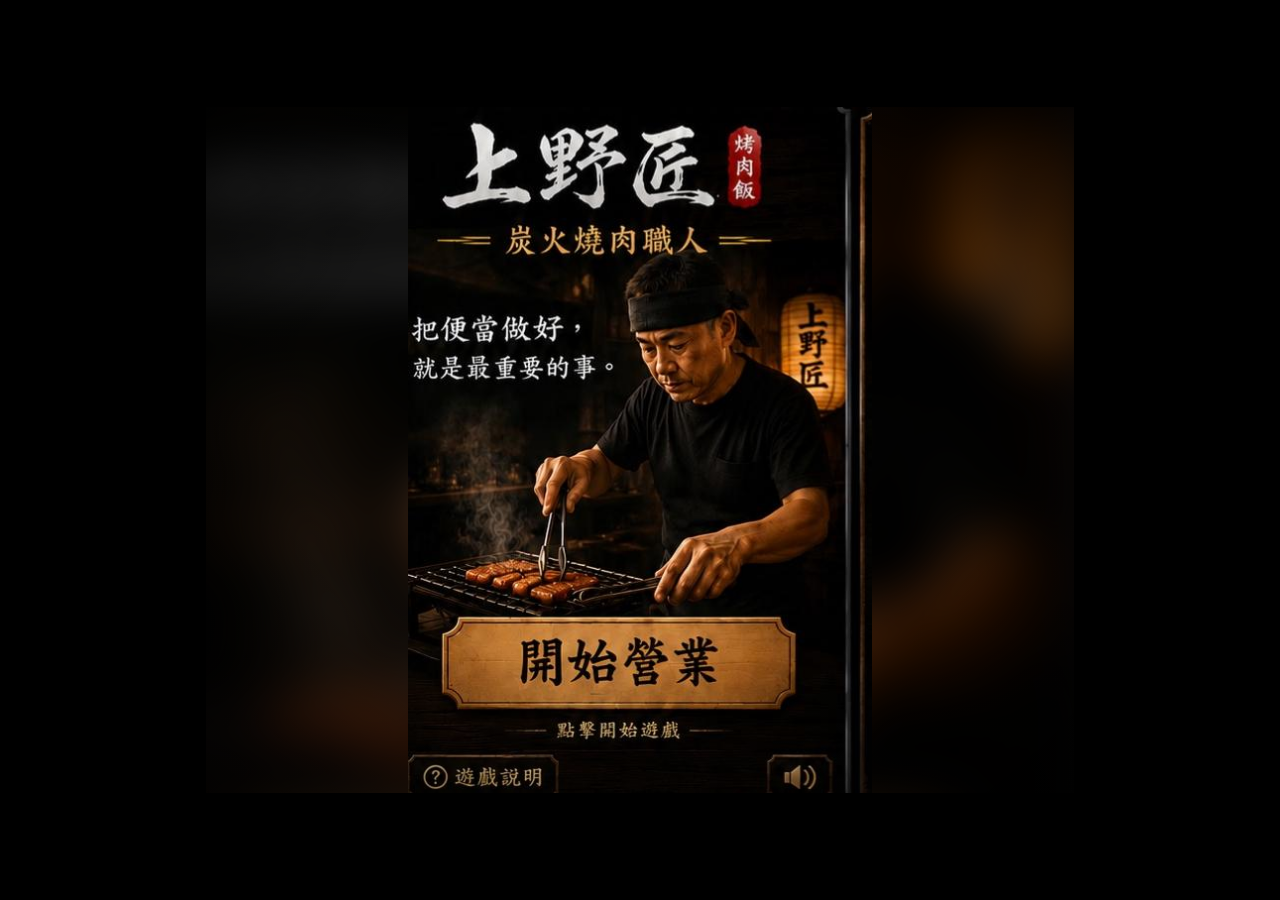
==== index.html @ a8e1c819 "上野匠 炭火燒肉職人 — LINE LIFF 小遊戲（操作畫面定稿版） - op_bg 直式背景疊加佈局、等比縮放置中 - 中央徽章 logo、今日選單訂單框、選肉吊牌 - 火力/熟度金球軌道、烤網肉" ====
<!doctype html>
<html lang="zh-Hant">
<head>
  <meta charset="utf-8" />
  <meta name="viewport" content="width=device-width,initial-scale=1,viewport-fit=cover" />
  <title>上野匠 炭火燒肉職人</title>
  <link rel="stylesheet" href="./style.css?v=47" />
</head>
<body>
  <div id="app" class="app">
    <section id="screen-home" class="screen active">
      <div class="home-bg"></div>
      <div class="logo-wrap">
        <div class="logo-main">上野匠</div>
        <div class="logo-badge">烤肉飯</div>
        <div class="logo-sub">炭火燒肉職人</div>
      </div>
      <div class="home-copy">把便當做好，<br>就是最重要的事。</div>
      <button id="startBtn" class="wood-btn big">開始營業</button>
      <div class="home-hint">點擊開始遊戲</div>
      <div class="home-bottom">
        <button class="small-btn" id="howBtn">？ 遊戲說明</button>
        <button class="small-btn" id="soundBtn">🔊</button>
      </div>
    </section>

    <section id="screen-game" class="screen">
      <div class="game-top">
        <div class="order-card">
          <div class="small-title">今日選單</div>
          <div id="orderName" class="order-name">烤五花肉飯</div>
          <div class="line"></div>
          <div class="small-title">雲林食材</div>
          <div id="needIcons" class="need-icons"></div>
          <div class="order-tagline">每日精選，產地直達</div>
        </div>
        <div class="brand">
          <div class="brand-main">上野匠</div>
          <div class="brand-badge">烤肉飯</div>
          <div class="brand-sub">炭火燒肉職人</div>
        </div>
        <div class="menu-card">
          <div class="small-title">選擇肉品</div>
          <button data-meat="pork" class="meat-tab">五花肉</button>
          <button data-meat="loin" class="meat-tab">里肌肉</button>
          <button data-meat="chicken" class="meat-tab">雞腿排</button>
          <button data-meat="rib" class="meat-tab">排骨</button>
        </div>
      </div>

      <div class="play-area">
        <div class="meter fire-meter">
          <div class="meter-title">火力 🔥</div>
          <div class="meter-label top">大</div>
          <input id="fireRange" type="range" min="1" max="3" value="2">
          <div class="meter-label mid">中</div>
          <div class="meter-label">小</div>
        </div>
        <div class="meter heat-meter">
          <div class="meter-title">熟度</div>
          <div class="heat-track">
            <span>生肉</span><span>半熟</span><span class="perfect">完美★</span><span>烤焦</span>
            <div id="heatPointer" class="heat-pointer"></div>
          </div>
        </div>
        <div class="grill-wrap">
          <div id="flipAlert" class="flip-alert">返せ！<small>翻面！</small></div>
          <div class="smoke s1"></div><div class="smoke s2"></div><div class="smoke s3"></div>
          <div class="grill">
            <div class="coals"></div><div class="grid-lines"></div><div id="meatLayer" class="meat-layer"></div>
          </div>
        </div>
        <aside class="bento-panel">
          <div class="bento-title">便當盒</div>
          <div class="bento-box">
            <div id="bentoMeatSlot" class="bento-slot meat-slot"></div>
            <div class="bento-slot rice-slot"><span>烤</span></div>
            <div class="bento-slot"></div><div class="bento-slot"></div><div class="bento-slot"></div><div class="bento-slot"></div>
          </div>
          <div id="progressText" class="progress-text">0 / 3</div>
          <button id="serveBtn" class="red-btn">夾進便當盒</button>
        </aside>
      </div>
      <div id="hintText" class="hint">選擇肉品，放上烤網開始。</div>
      <img id="fbLabel" class="fb-label" alt="">
    </section>

    <section id="screen-result" class="screen">
      <div class="result-panel">
        <div class="stars">★★★★★</div>
        <div class="result-title">完美出餐</div>
        <div id="resultDish" class="result-dish">烤五花肉飯</div>
        <div class="result-bento-wrap">
          <div class="result-smoke r1"></div><div class="result-smoke r2"></div><div class="result-smoke r3"></div>
          <img id="resultBento" class="result-bento" src="" alt="出餐便當">
        </div>
        <div class="ticket-row">
          <div class="ticket"><b>上野匠<br>抽獎券</b><small>NO.000127</small></div>
          <div class="ticket-plus">+1 張<br><small>抽獎券入手！</small></div>
        </div>
        <button id="nextBtn" class="red-btn big">繼續接單 ➜</button>
      </div>
    </section>
  </div>
  <div id="toast" class="toast"></div>
  <script src="./game.js?v=15"></script>
</body>
</html>
---- style.css ----
*{box-sizing:border-box}:root{--gold:#e7b553;--gold2:#ffdb83;--red:#b61f16;--dark:#0b0604;--line:#7a5428}html,body{margin:0;min-height:100%;background:#090504;color:#fff;font-family:"Noto Serif TC","Noto Sans TC","Microsoft JhengHei",serif;overflow-x:hidden}button{font-family:inherit;cursor:pointer}.app{width:min(100vw,430px);min-height:100dvh;margin:0 auto;background:#100905;position:relative;box-shadow:0 0 40px #000;overflow:hidden}.screen{display:none;min-height:100dvh;position:relative;padding:14px}.screen.active{display:block}.home-bg{position:absolute;inset:0;background:linear-gradient(to bottom,rgba(0,0,0,.25),rgba(0,0,0,.85)),url("./assets/mock_pork.jpg");background-size:cover;background-position:center;filter:saturate(1.08);z-index:0}.logo-wrap,.home-copy,#startBtn,.home-bottom{position:relative;z-index:1}.logo-wrap{text-align:center;padding-top:40px;text-shadow:0 5px 12px #000}.logo-main{font-size:54px;font-weight:900;letter-spacing:5px;line-height:.95}.logo-badge{display:inline-block;background:#9d1c13;color:#fff;padding:6px 8px;border-radius:18px;margin-left:8px;writing-mode:vertical-rl;font-size:15px;position:absolute;top:42px;right:94px}.logo-sub{display:inline-block;margin-top:14px;color:var(--gold2);font-size:23px;font-weight:900;border-top:2px solid var(--gold);border-bottom:2px solid var(--gold);padding:5px 16px}.home-copy{margin:210px 8px 20px;font-size:24px;line-height:1.5;font-weight:900;text-shadow:0 4px 8px #000}.wood-btn,.red-btn,.small-btn{border:2px solid #6e431c;border-radius:8px;color:#200f05;background:linear-gradient(#deb36b,#a86b29);box-shadow:0 5px 0 #3b1d0d,0 0 16px rgba(226,166,69,.28);font-size:22px;font-weight:900;padding:14px 18px;width:100%}.wood-btn.big,.red-btn.big{font-size:28px;padding:16px}.red-btn{background:linear-gradient(#d8452c,#8f150f);color:#fff;border-color:#77150f;box-shadow:0 5px 0 #430904,0 0 16px rgba(255,60,30,.2)}.home-bottom{position:absolute;bottom:16px;left:14px;right:14px;display:flex;justify-content:space-between;gap:16px}.small-btn{font-size:16px;padding:9px;width:auto;min-width:104px;background:linear-gradient(#2a1b12,#0f0905);color:var(--gold2)}.game-top{display:grid;grid-template-columns:1.05fr 1fr 1.05fr;gap:8px;align-items:start}.order-card,.menu-card,.bento-panel,.result-panel{background:rgba(16,9,4,.92);border:2px solid var(--line);border-radius:12px;box-shadow:inset 0 0 20px rgba(255,178,60,.05),0 5px 16px #000;padding:10px}.small-title{text-align:center;color:#211005;background:linear-gradient(#deb36b,#b87733);border-radius:4px;font-weight:900;padding:3px;font-size:14px;margin-bottom:5px}.order-name{font-size:22px;text-align:center;color:#000;background:#d8aa61;border-radius:5px;padding:5px 2px;font-weight:900;letter-spacing:1px}.line{height:1px;background:#68451f;margin:6px 0}.need-icons{display:flex;justify-content:center;gap:4px;min-height:42px}.need-icons img{width:36px;height:36px;object-fit:contain;background:#080604;border-radius:4px;padding:2px}.brand{text-align:center;position:relative}.brand-main{font-size:41px;font-weight:900;letter-spacing:4px;line-height:.95;text-shadow:0 4px 8px #000}.brand-badge{position:absolute;right:-2px;top:0;background:#a91912;border-radius:12px;writing-mode:vertical-rl;padding:5px 3px;font-size:13px}.brand-sub{color:var(--gold2);font-size:17px;font-weight:900;margin-top:10px;border-top:1px solid var(--gold);border-bottom:1px solid var(--gold);padding:3px 0}.menu-card{display:grid;grid-template-columns:repeat(4,1fr);gap:5px}.menu-card .small-title{grid-column:1/5;background:#15100b;color:var(--gold2);border:1px solid var(--line)}.meat-tab{height:106px;background:linear-gradient(90deg,#8b5829,#4a260f);color:#100703;border:1px solid #724215;border-radius:5px;writing-mode:vertical-rl;font-size:22px;font-weight:900;box-shadow:inset 0 0 10px rgba(255,210,130,.18)}.meat-tab.active{color:#fff;border-color:#ffd365;box-shadow:0 0 15px #ffc54c,inset 0 0 18px rgba(255,210,100,.35)}.play-area{display:grid;grid-template-columns:1fr 88px;grid-template-rows:auto auto auto;gap:6px;margin-top:10px;align-items:stretch}.grill-wrap{grid-column:1;grid-row:1;position:relative;height:440px;border-radius:12px;overflow:hidden}.bento-panel{grid-column:2;grid-row:1 / span 3}.fire-meter{grid-column:1;grid-row:2}.heat-meter{grid-column:1;grid-row:3}.meter{background:#090504;border:2px solid #5b3a1e;border-radius:8px;padding:8px 12px;display:grid;grid-template-columns:auto auto 1fr auto;align-items:center;gap:10px;min-height:auto}.meter-title{font-weight:900;color:var(--gold2);font-size:16px;writing-mode:horizontal-tb;margin:0;white-space:nowrap}.fire-meter input{-webkit-appearance:auto;appearance:auto;writing-mode:horizontal-tb;width:100%;height:24px;accent-color:#e63a16;margin:0}.meter-label{font-size:16px;font-weight:900;color:var(--gold2);white-space:nowrap}.meter-label.mid{display:none}.heat-track{grid-column:2 / span 3;height:34px;display:flex;flex-direction:row;justify-content:space-between;align-items:center;position:relative;margin-top:0;padding:0 4px}.heat-track:before{content:"";position:absolute;height:4px;left:12px;right:12px;background:#2b251e;border-radius:5px;top:50%;transform:translateY(-50%);width:auto;bottom:auto}.heat-track span{z-index:1;background:#090504;padding:2px 5px;color:#fff;font-weight:900;writing-mode:horizontal-tb;font-size:13px;white-space:nowrap}.heat-track .perfect{color:#ffd85c;text-shadow:0 0 8px #ffc400}.heat-pointer{position:absolute;width:16px;height:16px;border-radius:50%;background:#ffd85c;left:var(--prog,0);top:50%;transform:translate(-50%,-50%);box-shadow:0 0 10px #ffd85c;z-index:2}.grill{position:absolute;inset:0;border:2px solid #75512a;border-radius:18px;overflow:hidden;background:#1a100b}.coals{position:absolute;inset:0;background:radial-gradient(circle at 30% 70%,rgba(255,50,0,.9),rgba(255,110,0,.3) 12%,transparent 22%),radial-gradient(circle at 60% 75%,rgba(255,170,0,.8),rgba(255,55,0,.25) 15%,transparent 27%),radial-gradient(circle at 75% 54%,rgba(255,85,0,.65),transparent 22%),linear-gradient(#160e09,#050302)}.grid-lines{position:absolute;inset:0;background:repeating-linear-gradient(90deg,transparent 0 20px,rgba(230,230,230,.26) 21px 24px),repeating-linear-gradient(0deg,transparent 0 20px,rgba(230,230,230,.20) 21px 24px);filter:drop-shadow(0 2px 1px #000)}.meat-layer{position:absolute;inset:0}.meat-piece{position:absolute;object-fit:contain;filter:drop-shadow(0 8px 10px rgba(0,0,0,.8));transition:filter .18s,transform .18s}.flip-alert{display:none;position:absolute;z-index:5;left:50%;top:22px;transform:translateX(-50%);font-size:42px;line-height:1;color:#fff;background:#b81912;border-radius:12px;padding:6px 18px;text-shadow:0 0 10px #ff3300;box-shadow:0 0 16px #ff2d15;font-weight:900;animation:bump .42s infinite alternate}.flip-alert small{display:block;font-size:15px;text-align:center}@keyframes bump{from{transform:translateX(-50%) scale(1)}to{transform:translateX(-50%) scale(1.08)}}.smoke,.result-smoke{position:absolute;width:22px;height:130px;border-radius:50%;background:linear-gradient(rgba(255,255,255,0),rgba(255,255,255,.38),rgba(255,255,255,0));filter:blur(8px);animation:steam 2.6s infinite;z-index:3;pointer-events:none}.s1{left:27%;top:5px}.s2{left:50%;top:0;animation-delay:.6s}.s3{left:72%;top:8px;animation-delay:1.1s}@keyframes steam{0%{transform:translateY(50px) scale(.7);opacity:0}35%{opacity:.7}100%{transform:translateY(-80px) scale(1.6);opacity:0}}.bento-panel{min-height:auto;padding:8px;display:flex;flex-direction:column}.bento-panel .bento-box{flex:1}.bento-title{text-align:center;font-size:22px;font-weight:900;color:var(--gold2);margin-bottom:6px}.bento-box{background:#d8c29a;border:4px solid #a18155;border-radius:9px;padding:5px;display:grid;grid-template-columns:1fr 1fr;gap:4px;min-height:175px}.bento-slot{background:rgba(255,255,255,.18);border:1px dashed rgba(89,54,25,.5);border-radius:4px;min-height:48px;position:relative;overflow:hidden}.bento-slot img{width:100%;height:100%;object-fit:cover}.rice-slot{background:#eee0c4}.rice-slot span{font-size:34px;color:#7e3b15;font-weight:900;text-shadow:1px 1px 0 #d9a161;position:absolute;right:6px;top:2px}.progress-text{text-align:center;font-size:28px;color:#ffd98c;font-weight:900;margin:8px 0}.hint{font-size:16px;text-align:center;color:#ffd98c;font-weight:900;margin-top:10px;min-height:24px}.toast{position:fixed;left:50%;bottom:22px;transform:translateX(-50%);background:rgba(0,0,0,.88);border:1px solid var(--gold);color:#ffd98c;padding:10px 16px;border-radius:99px;z-index:99;display:none;max-width:340px;text-align:center;font-weight:900}.result-panel{min-height:calc(100dvh - 28px);display:flex;flex-direction:column;align-items:center;justify-content:flex-start;overflow:hidden}.stars{font-size:42px;color:#ffd557;text-shadow:0 0 12px #ff8200;margin-top:8px}.result-title{font-size:48px;line-height:1.1;color:#eac365;font-weight:900;text-shadow:0 4px 8px #000}.result-dish{margin-top:8px;border:1px solid #5b3a1e;border-radius:8px;padding:6px 18px;font-size:20px;color:#ffd98c;background:#130b07}.result-bento-wrap{position:relative;width:100%;height:360px;display:flex;align-items:center;justify-content:center;margin:4px 0}.result-bento{max-width:105%;max-height:350px;object-fit:contain;filter:drop-shadow(0 12px 18px #000)}.r1{left:30%;bottom:190px}.r2{left:52%;bottom:205px;animation-delay:.7s}.r3{left:67%;bottom:185px;animation-delay:1.2s}.ticket-row{display:flex;align-items:center;gap:18px;width:100%;justify-content:center;margin-top:-8px}.ticket{width:145px;height:80px;background:#e7d3aa;color:#170d06;border:2px solid #9d7441;border-radius:6px;text-align:center;display:flex;flex-direction:column;justify-content:center;transform:rotate(-2deg);box-shadow:0 5px 12px #000}.ticket b{font-size:23px;line-height:1.05}.ticket small{font-size:13px;margin-top:5px}.ticket-plus{font-size:32px;color:#ffd65c;font-weight:900;text-shadow:0 0 10px #ff8500}.ticket-plus small{font-size:16px;color:#ffd98c}#nextBtn{margin-top:16px}@media(max-width:390px){.screen{padding:10px}.brand-main{font-size:35px}.order-name{font-size:19px}.play-area{grid-template-columns:1fr 78px}.grill-wrap{height:400px}.meat-tab{font-size:19px;height:96px}.result-title{font-size:42px}.heat-track span{font-size:12px;padding:1px 3px}.meter{padding:6px 8px;gap:6px}.meter-title{font-size:14px}.meter-label{font-size:14px}}

/* ===== 手機橫向：鎖定設計稿 868×686 比例，置中等比縮放，四周黑邊（海報式）===== */
@media (orientation:landscape){
  html,body{background:#000}
  body{overflow:hidden}
  .app{position:absolute;left:50%;top:50%;width:868px;height:686px;max-width:none;min-height:0;transform:translate(-50%,-50%) scale(var(--fit,1));transform-origin:center center;overflow:hidden;background:#100905}
  .screen{height:686px;min-height:0;padding:16px 20px}

  /* 首頁 */
  #screen-home.active{display:flex;flex-direction:column;justify-content:center;align-items:center}
  .home-bg{background:linear-gradient(rgba(8,4,2,.66),rgba(8,4,2,.86)),url("./assets/mock_pork.jpg");background-size:cover;background-position:center}
  .logo-main{font-size:66px}
  .logo-sub{font-size:26px;margin-top:14px}
  .home-copy{margin:28px 8px;font-size:27px;text-align:center}
  #startBtn{max-width:460px}
  .home-bottom{position:static;margin-top:24px;max-width:460px;width:100%}

  /* 遊戲畫面 */
  #screen-game.active{display:flex;flex-direction:column;height:686px;min-height:0;overflow:hidden}
  .game-top{grid-template-columns:254px 1fr 304px;gap:18px;flex:0 0 auto;align-items:start}

  /* 今日訂單：木雕外框 */
  .order-card{background:linear-gradient(#7d5528,#4e3115);border:3px solid #2f1d0d;border-radius:8px;box-shadow:inset 0 0 0 2px #c79a4e,inset 0 0 16px rgba(0,0,0,.5),0 4px 10px #000;padding:10px 14px}
  .order-card .small-title{background:transparent;color:#f3d8a2;border:none;font-size:15px;letter-spacing:3px;margin-bottom:3px}
  .order-card .order-name{background:transparent;color:#fff;font-size:27px;text-shadow:0 2px 4px #000;letter-spacing:2px;padding:2px}
  .order-card .line{background:linear-gradient(90deg,transparent,#c79a4e,transparent);height:2px;margin:7px 10px}
  .order-card .need-icons{min-height:0}
  .order-card .need-icons img{width:108px;height:108px;background:transparent;padding:0;filter:drop-shadow(0 4px 6px #000)}

  /* 品牌 */
  .brand-main{font-size:60px}
  .brand-badge{font-size:18px;padding:7px 4px}
  .brand-sub{font-size:23px;margin-top:12px;padding:5px 0}

  /* 選擇肉品：吊掛木牌 */
  .menu-card{background:transparent;border:none;box-shadow:none;padding:0 2px;display:grid;grid-template-columns:repeat(4,1fr);align-content:start;gap:8px}
  .menu-card .small-title{grid-column:1/5;background:linear-gradient(#2a1b10,#15100b);color:var(--gold2);border:1px solid var(--line);margin-bottom:20px;font-size:14px;letter-spacing:4px;padding:3px}
  .meat-tab{position:relative;height:auto;min-height:106px;margin-top:14px;border-radius:4px 4px 6px 6px;background:linear-gradient(#9a6230,#5e3414);border:1px solid #2f1d0d;writing-mode:vertical-rl;box-shadow:0 4px 8px rgba(0,0,0,.55),inset 0 0 12px rgba(255,210,130,.18);color:#ffe9c2;text-shadow:0 1px 2px #000;font-size:25px}
  .meat-tab::before{content:"";position:absolute;top:-14px;left:50%;width:2px;height:14px;background:#b98f4a;transform:translateX(-50%)}
  .meat-tab::after{content:"";position:absolute;top:-19px;left:50%;width:9px;height:9px;border-radius:50%;background:#120c07;border:1px solid #b98f4a;transform:translateX(-50%);box-shadow:0 0 4px #000}
  .meat-tab.active{border-color:#ffd365;box-shadow:0 0 18px #ffc54c,inset 0 0 20px rgba(255,210,100,.4);color:#fff;background:linear-gradient(#b9803f,#7a4a1c)}

  /* 操作區 */
  .play-area{display:grid;grid-template-columns:78px 102px 1fr 240px;grid-template-rows:1fr;gap:18px;flex:1 1 auto;min-height:0;margin-top:14px;align-items:stretch}
  .fire-meter{grid-column:1;grid-row:1;position:relative}
  .heat-meter{grid-column:2;grid-row:1}
  .grill-wrap{grid-column:3;grid-row:1;height:auto;min-height:0}
  .bento-panel{grid-column:4;grid-row:1;display:flex;flex-direction:column;min-height:0}

  .meter{display:flex;flex-direction:column;align-items:center;justify-content:space-between;padding:12px 6px;min-height:0;height:100%}
  .meter-title{writing-mode:vertical-rl;font-size:21px;margin:0}
  .fire-meter input{-webkit-appearance:none;appearance:none;writing-mode:vertical-lr;direction:rtl;width:18px;height:auto;flex:1 1 auto;min-height:0;margin:12px 0;background:transparent;cursor:pointer}
  .fire-meter input::-webkit-slider-runnable-track{width:18px;border-radius:9px;background:linear-gradient(to top,#e7b553 0%,#ffb24a 40%,#ff7a22 70%,#e6391a 100%);border:1px solid #5b3a1e;box-shadow:inset 0 0 6px rgba(0,0,0,.5)}
  .fire-meter input::-webkit-slider-thumb{-webkit-appearance:none;width:30px;height:30px;border-radius:50%;background:radial-gradient(circle at 35% 30%,#fff6d2,#ffd97a 45%,#d99a2f 80%);border:2px solid #b9831f;box-shadow:0 0 12px #ffce5e,0 2px 5px #000;margin-left:-6px}
  .meter-label{font-size:18px}
  .fire-meter .meter-label.mid{display:block;position:absolute;left:50%;top:50%;transform:translate(-50%,-50%);font-size:17px;color:var(--gold2);background:rgba(9,5,4,.55);padding:0 4px;border-radius:3px;z-index:3;pointer-events:none}

  .heat-track{display:flex;flex-direction:column;height:auto;flex:1 1 auto;min-height:0;width:auto;justify-content:space-between;align-items:center;padding:8px 0;margin-top:8px}
  .heat-track:before{content:"";position:absolute;width:4px;height:auto;left:50%;right:auto;top:12px;bottom:12px;transform:translateX(-50%)}
  .heat-track span{writing-mode:vertical-rl;font-size:18px;padding:3px;white-space:nowrap}
  .heat-pointer{left:50%;top:var(--prog,0);width:20px;height:20px}

  /* 烤網肉群 */
  .meat-layer{left:50%;right:auto;width:440px;height:340px;top:50%;transform:translate(-50%,-50%) scale(1)}

  /* 便當盒 */
  .bento-title{font-size:26px;margin-bottom:8px}
  .bento-box{flex:1 1 auto;min-height:0}
  .progress-text{margin:8px 0;font-size:30px}
  .bento-panel .red-btn{font-size:25px;padding:14px}

  .hint{flex:0 0 auto;margin-top:6px;font-size:17px;min-height:20px}

  /* 完美出餐結果頁 */
  .result-panel{min-height:0;height:100%}
}

/* ===== 操作介面背景 op_bg.png（941×1672 直式）：元件疊在背景槽位上、等比縮放置中、黑邊 ===== */
body:has(#screen-game.active){background:#000;overflow:hidden}
#screen-game.active{display:block;position:fixed;left:50%;top:50%;width:941px;height:1672px;max-width:none;min-height:0;padding:0;margin:0;transform:translate(-50%,-50%) scale(var(--gfit,1));transform-origin:center center;background:#0a0604 url("./assets/op_bg.png?v=3") center/100% 100% no-repeat;overflow:hidden;box-shadow:none}
#screen-game .game-top,#screen-game .play-area,#screen-game .bento-panel{display:contents}

/* 今日訂單（左上木框）*/
#screen-game .order-card{position:absolute;left:3.6%;top:4.8%;width:23.4%;height:19.3%;background:none;border:none;box-shadow:none;padding:12px 8px 14px;display:flex;flex-direction:column;align-items:center;justify-content:flex-start;gap:2px;z-index:3}
#screen-game .order-card .small-title{background:none;border:none;color:#e3c084;font-size:13px;font-weight:900;letter-spacing:3px;margin:0;padding:0;line-height:1.15}
#screen-game .order-card .order-name{background:none;color:#fff;font-size:26px;font-weight:900;padding:0;text-shadow:0 2px 4px #000;letter-spacing:2px;line-height:1.1}
#screen-game .order-card .line{display:none}
#screen-game .order-card .need-icons{min-height:0;flex:1 1 auto;display:flex;align-items:center;justify-content:center;width:100%;margin-top:2px;overflow:visible}
#screen-game .order-card .need-icons img{width:100%;height:100%;object-fit:contain;background:none;padding:0;filter:drop-shadow(0 4px 6px #000)}
#screen-game .order-card[data-meat="loin"] .need-icons img{transform:scale(1.55)}
#screen-game .order-card[data-meat="rib"] .need-icons img{transform:scale(1.12)}
#screen-game .order-card[data-meat="chicken"] .need-icons img{transform:scale(1.04)}
#screen-game .order-card .order-tagline{color:#e3c084;font-size:13px;font-weight:900;letter-spacing:2px;text-align:center;line-height:1.1;margin-top:1px;text-shadow:0 1px 2px #000;flex:0 0 auto}

/* 品牌 logo（中央圓徽章）*/
#screen-game .brand{display:block;position:absolute;left:38.5%;top:0.4%;width:22.5%;height:13.4%;background:url("./assets/logo_main.png?v=3") center/contain no-repeat;filter:drop-shadow(0 2px 6px #000);z-index:3}
#screen-game .brand>*{display:none}

/* 選擇肉品（右上四個吊牌）*/
#screen-game .menu-card{position:absolute;left:54.5%;top:9%;width:42%;height:15.5%;background:none;border:none;box-shadow:none;padding:0;display:flex;flex-direction:row;justify-content:space-between;gap:0;z-index:3}
#screen-game .menu-card .small-title{display:none}
#screen-game .meat-tab{position:relative;flex:1;height:100%;min-height:0;margin:0;background:transparent center/contain no-repeat;border:none;box-shadow:none;border-radius:0;font-size:0;color:transparent;text-shadow:none}
#screen-game .meat-tab::before,#screen-game .meat-tab::after{display:none}
#screen-game .meat-tab[data-meat=pork]{background-image:url("./assets/tag_pork.png")}
#screen-game .meat-tab[data-meat=loin]{background-image:url("./assets/tag_loin.png")}
#screen-game .meat-tab[data-meat=chicken]{background-image:url("./assets/tag_chicken.png")}
#screen-game .meat-tab[data-meat=rib]{background-image:url("./assets/tag_rib.png")}
#screen-game .meat-tab[data-meat=pork].active{background-image:url("./assets/tag_pork_on.png?v=2")}
#screen-game .meat-tab[data-meat=loin].active{background-image:url("./assets/tag_loin_on.png?v=2")}
#screen-game .meat-tab[data-meat=chicken].active{background-image:url("./assets/tag_chicken_on.png?v=2")}
#screen-game .meat-tab[data-meat=rib].active{background-image:url("./assets/tag_rib_on.png?v=2")}

/* 火力（左上直條）*/
#screen-game .fire-meter{position:absolute;left:1.4%;top:30.2%;width:11%;height:14%;background:none;border:none;box-shadow:none;padding:0;display:flex;align-items:center;justify-content:center;z-index:3}
#screen-game .fire-meter .meter-title,#screen-game .fire-meter .meter-label{display:none}
#screen-game .fire-meter input{-webkit-appearance:none;appearance:none;writing-mode:vertical-lr;direction:rtl;width:22px;height:80%;background:transparent;margin:0;cursor:pointer}
#screen-game .fire-meter input::-webkit-slider-runnable-track{width:6px;border-radius:6px;background:transparent}
#screen-game .fire-meter input::-webkit-slider-thumb{-webkit-appearance:none;width:26px;height:26px;border-radius:50%;background:radial-gradient(circle at 35% 30%,#fff6d2,#ffd97a 45%,#d99a2f 80%);border:2px solid #b9831f;box-shadow:0 0 12px #ffce5e,0 2px 4px #000;margin-left:-1px}

/* 熟度（左下直條，金球指針）*/
#screen-game .heat-meter{position:absolute;left:1.4%;top:54%;width:11%;height:14%;background:none;border:none;box-shadow:none;padding:0;z-index:3}
#screen-game .heat-meter .meter-title{display:none}
#screen-game .heat-track{position:absolute;inset:0;display:block;background:none;margin:0;padding:0;height:auto;width:auto}
#screen-game .heat-track:before,#screen-game .heat-track span{display:none}
#screen-game .heat-pointer{left:50%;top:var(--prog,0);width:24px;height:24px;background:radial-gradient(circle at 35% 30%,#fff,#ffd85c 55%,#e08a00);box-shadow:0 0 12px #ffd85c}

/* 烤網（中央，只留肉片，背景由圖提供）*/
#screen-game .grill-wrap{position:absolute;left:16%;top:26.5%;width:72%;height:41.5%;border-radius:0;overflow:visible;z-index:2}
#screen-game .grill{background:none;border:none}
#screen-game .grill .coals,#screen-game .grill .grid-lines{display:none}
#screen-game .meat-layer{position:absolute;left:50%;top:50%;width:90%;height:62%;transform:translate(-50%,-50%) scale(1.15);display:flex;align-items:center;justify-content:center;gap:0.8%}
#screen-game .meat-piece{position:relative!important;left:auto!important;top:auto!important;margin:0!important;flex:0 0 auto}
#screen-game .meat-layer.meat-loin .meat-piece{margin:0 -22px!important}

/* 便當盒（下方）*/
#screen-game .bento-title{display:none}
#screen-game .bento-box{position:absolute;left:29%;top:71.4%;width:37%;height:12.4%;background:none;border:none;padding:0;display:block;z-index:3}
#screen-game .bento-box .bento-slot{position:absolute;background:none;border:none;min-height:0;background-repeat:no-repeat;background-position:center;background-size:contain;filter:drop-shadow(0 2px 3px rgba(0,0,0,.55))}
#screen-game .bento-box .bento-slot span{display:none}
#screen-game .bento-box .rice-slot{left:3%;top:60%;width:67%;height:37%;background-image:url("./assets/bento_rice.png?v=2");background-size:cover;border-radius:5px}
#screen-game .bento-box .meat-slot{left:5%;top:57%;width:63%;height:40%;z-index:2;filter:none;overflow:visible}
#screen-game .bento-box .meat-slot img{width:100%;height:100%;object-fit:contain}
#screen-game .bento-box[data-meat="loin"] .meat-slot{left:11%;top:51%;width:51%;height:52%}
#screen-game .bento-box[data-meat="loin"] .meat-slot img{transform:scale(1.8);transform-origin:center}
#screen-game .bento-box[data-meat="rib"] .meat-slot img{transform:scale(1.35);transform-origin:center bottom}
#screen-game .bento-box .bento-slot:nth-child(3){left:76%;top:1%;width:23.5%;height:97%;background-image:url("./assets/bento_shrimp.png?v=2");background-size:contain;background-position:center}
#screen-game .bento-box .bento-slot:nth-child(4){left:3%;top:5%;width:31%;height:50%;background-image:url("./assets/bento_pickles.png?v=2")}
#screen-game .bento-box .bento-slot:nth-child(5){left:38%;top:5%;width:31%;height:50%;background-image:url("./assets/bento_veg.png?v=2")}
#screen-game .bento-box .bento-slot:nth-child(6){display:none}
#screen-game .progress-text{position:absolute;left:65%;top:74%;width:22%;margin:0;font-size:30px;color:#ffd98c;text-shadow:0 2px 3px #000;z-index:3}

/* 夾進便當盒（底部紅牌）*/
#screen-game .bento-panel .red-btn,#screen-game #serveBtn{position:absolute;left:30%;top:86.5%;width:32%;height:8.6%;background:url("./assets/btn_serve_text.png?v=1") center/86% no-repeat;border:none;box-shadow:none;color:transparent;font-size:0;padding:0;z-index:3;filter:drop-shadow(0 1px 2px rgba(0,0,0,.55))}

#screen-game .hint{display:none}
#screen-game #flipAlert{z-index:6}

/* 出餐毛筆字回饋（完美！/真香！/連擊！/超讚！）*/
#screen-game .fb-label{position:absolute;left:50%;top:40%;width:48%;transform:translate(-50%,-50%) scale(.6);opacity:0;z-index:7;pointer-events:none;filter:drop-shadow(0 6px 14px #000)}
#screen-game .fb-label.show{animation:fbpop 1.15s ease-out forwards}
@keyframes fbpop{0%{opacity:0;transform:translate(-50%,-50%) scale(.5) rotate(-3deg)}18%{opacity:1;transform:translate(-50%,-50%) scale(1.14) rotate(0)}34%{transform:translate(-50%,-50%) scale(1)}75%{opacity:1}100%{opacity:0;transform:translate(-50%,-64%) scale(1)}}

/* ===== 首頁封面：炭火場景 + 標題 + 開始營業 ===== */
#screen-home.active{display:flex;flex-direction:column;align-items:center;justify-content:flex-start;padding:0}
#screen-home .home-bg{background:linear-gradient(rgba(10,6,3,.5),rgba(10,6,3,.2) 34%,rgba(10,6,3,.5) 60%,rgba(8,5,3,.92)),url("./assets/home_bg.jpg");background-size:cover;background-position:center 50%}
#screen-home .logo-wrap{position:relative;z-index:1;padding-top:54px}
#screen-home .logo-main{font-size:52px;letter-spacing:4px}
#screen-home .logo-badge{position:absolute;top:34px;left:50%;margin-left:84px;right:auto}
#screen-home .logo-sub{font-size:21px;margin-top:14px;letter-spacing:3px}
#screen-home .home-copy{position:relative;z-index:1;margin:22px 16px 0;font-size:22px;text-align:center;line-height:1.5}
#screen-home #startBtn{position:relative;z-index:1;margin-top:auto;margin-bottom:8px;max-width:330px;width:86%}
#screen-home .home-hint{position:relative;z-index:1;color:#d9b97a;font-size:14px;letter-spacing:4px;margin-bottom:16px;text-align:center}
#screen-home .home-bottom{position:relative;z-index:1;left:auto;right:auto;bottom:auto;margin-bottom:18px;width:86%;max-width:360px}

/* ===== 首頁封面（精緻版）：模糊滿版底 + 清晰主圖 + 暈影 + 淡入 ===== */
#screen-home.active{display:block;padding:0;background:#0a0604;position:relative;overflow:hidden}
#screen-home.active::before{content:"";position:absolute;inset:-8%;background:url("./assets/home_bg.jpg") center center/cover no-repeat;filter:blur(26px) brightness(.42) saturate(1.2);z-index:0}
#screen-home.active::after{content:"";position:absolute;inset:0;background:radial-gradient(ellipse at 50% 42%,transparent 50%,rgba(0,0,0,.62));z-index:2;pointer-events:none}
#screen-home .home-bg{background:url("./assets/home_bg.jpg") center center/contain no-repeat;filter:none;z-index:1;animation:homeFade .9s ease both}
@keyframes homeFade{from{opacity:0;transform:scale(1.03)}to{opacity:1;transform:scale(1)}}
#screen-home .logo-wrap,#screen-home .home-copy,#screen-home .home-hint,#screen-home .home-bottom{display:none!important}
#screen-home #startBtn{position:absolute;inset:0;width:100%;height:100%;max-width:none;margin:0;padding:0;opacity:0;background:none;border:none;z-index:3;cursor:pointer}
#screen-home #startBtn:active{background:rgba(255,200,90,.06)}
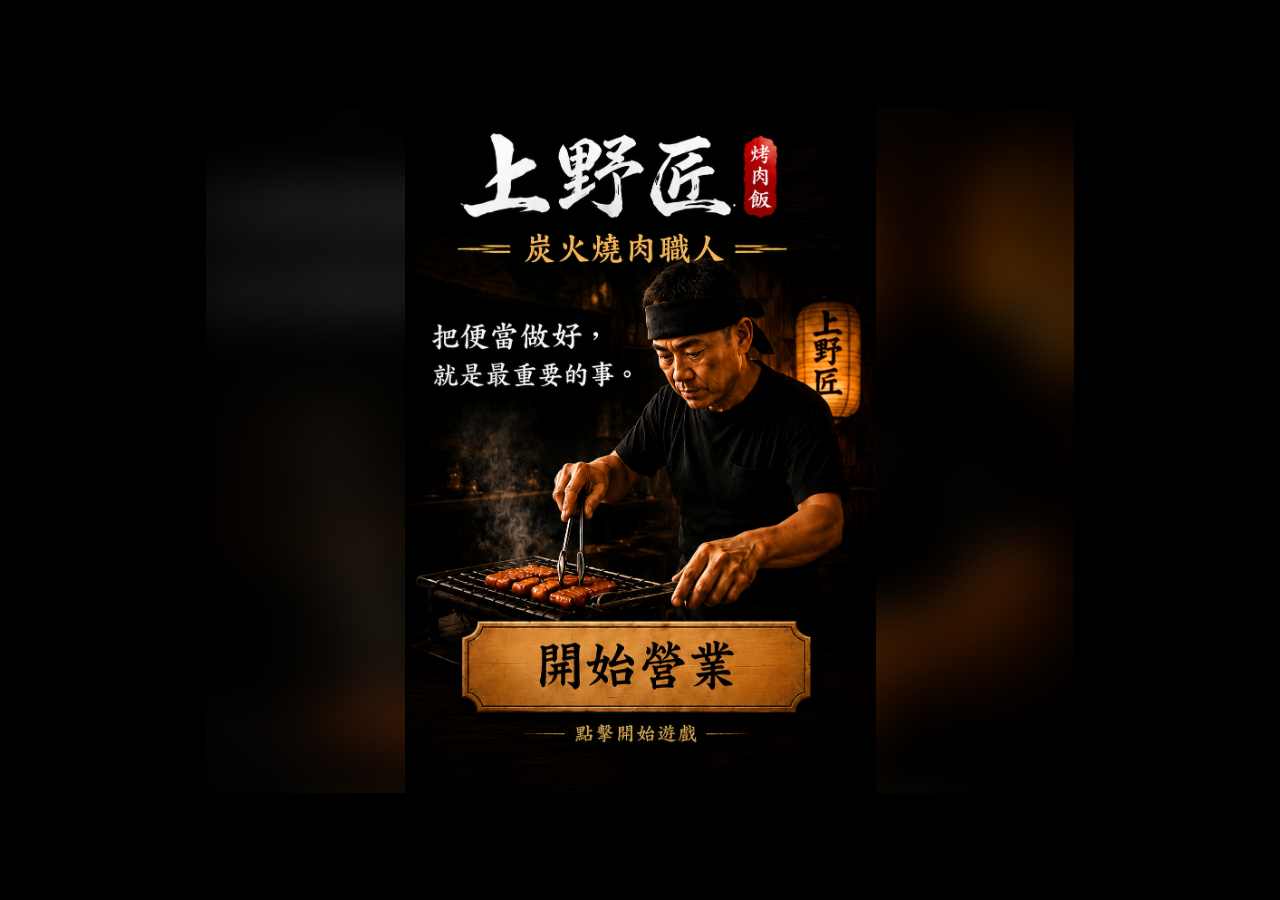
==== commit d0f6dcc2: "封面改用原始 PNG 全解析度（home_cover_v2.png 1039x1514），避免 JPG 壓縮並徹底破解快取 Co-Authored-By: Claude Opus 4.7 <norep" ====
--- a/index.html
+++ b/index.html
@@ -4,7 +4,7 @@
   <meta charset="utf-8" />
   <meta name="viewport" content="width=device-width,initial-scale=1,viewport-fit=cover" />
   <title>上野匠 炭火燒肉職人</title>
-  <link rel="stylesheet" href="./style.css?v=47" />
+  <link rel="stylesheet" href="./style.css?v=49" />
 </head>
 <body>
   <div id="app" class="app">
@@ -103,6 +103,6 @@
     </section>
   </div>
   <div id="toast" class="toast"></div>
-  <script src="./game.js?v=15"></script>
+  <script src="./game.js?v=19"></script>
 </body>
 </html>
--- a/style.css
+++ b/style.css
@@ -163,7 +163,7 @@
 
 /* ===== 首頁封面：炭火場景 + 標題 + 開始營業 ===== */
 #screen-home.active{display:flex;flex-direction:column;align-items:center;justify-content:flex-start;padding:0}
-#screen-home .home-bg{background:linear-gradient(rgba(10,6,3,.5),rgba(10,6,3,.2) 34%,rgba(10,6,3,.5) 60%,rgba(8,5,3,.92)),url("./assets/home_bg.jpg");background-size:cover;background-position:center 50%}
+#screen-home .home-bg{background:linear-gradient(rgba(10,6,3,.5),rgba(10,6,3,.2) 34%,rgba(10,6,3,.5) 60%,rgba(8,5,3,.92)),url("./assets/home_cover_v2.png");background-size:cover;background-position:center 50%}
 #screen-home .logo-wrap{position:relative;z-index:1;padding-top:54px}
 #screen-home .logo-main{font-size:52px;letter-spacing:4px}
 #screen-home .logo-badge{position:absolute;top:34px;left:50%;margin-left:84px;right:auto}
@@ -175,9 +175,9 @@
 
 /* ===== 首頁封面（精緻版）：模糊滿版底 + 清晰主圖 + 暈影 + 淡入 ===== */
 #screen-home.active{display:block;padding:0;background:#0a0604;position:relative;overflow:hidden}
-#screen-home.active::before{content:"";position:absolute;inset:-8%;background:url("./assets/home_bg.jpg") center center/cover no-repeat;filter:blur(26px) brightness(.42) saturate(1.2);z-index:0}
+#screen-home.active::before{content:"";position:absolute;inset:-8%;background:url("./assets/home_cover_v2.png") center center/cover no-repeat;filter:blur(26px) brightness(.42) saturate(1.2);z-index:0}
 #screen-home.active::after{content:"";position:absolute;inset:0;background:radial-gradient(ellipse at 50% 42%,transparent 50%,rgba(0,0,0,.62));z-index:2;pointer-events:none}
-#screen-home .home-bg{background:url("./assets/home_bg.jpg") center center/contain no-repeat;filter:none;z-index:1;animation:homeFade .9s ease both}
+#screen-home .home-bg{background:url("./assets/home_cover_v2.png") center center/contain no-repeat;filter:none;z-index:1;animation:homeFade .9s ease both}
 @keyframes homeFade{from{opacity:0;transform:scale(1.03)}to{opacity:1;transform:scale(1)}}
 #screen-home .logo-wrap,#screen-home .home-copy,#screen-home .home-hint,#screen-home .home-bottom{display:none!important}
 #screen-home #startBtn{position:absolute;inset:0;width:100%;height:100%;max-width:none;margin:0;padding:0;opacity:0;background:none;border:none;z-index:3;cursor:pointer}
